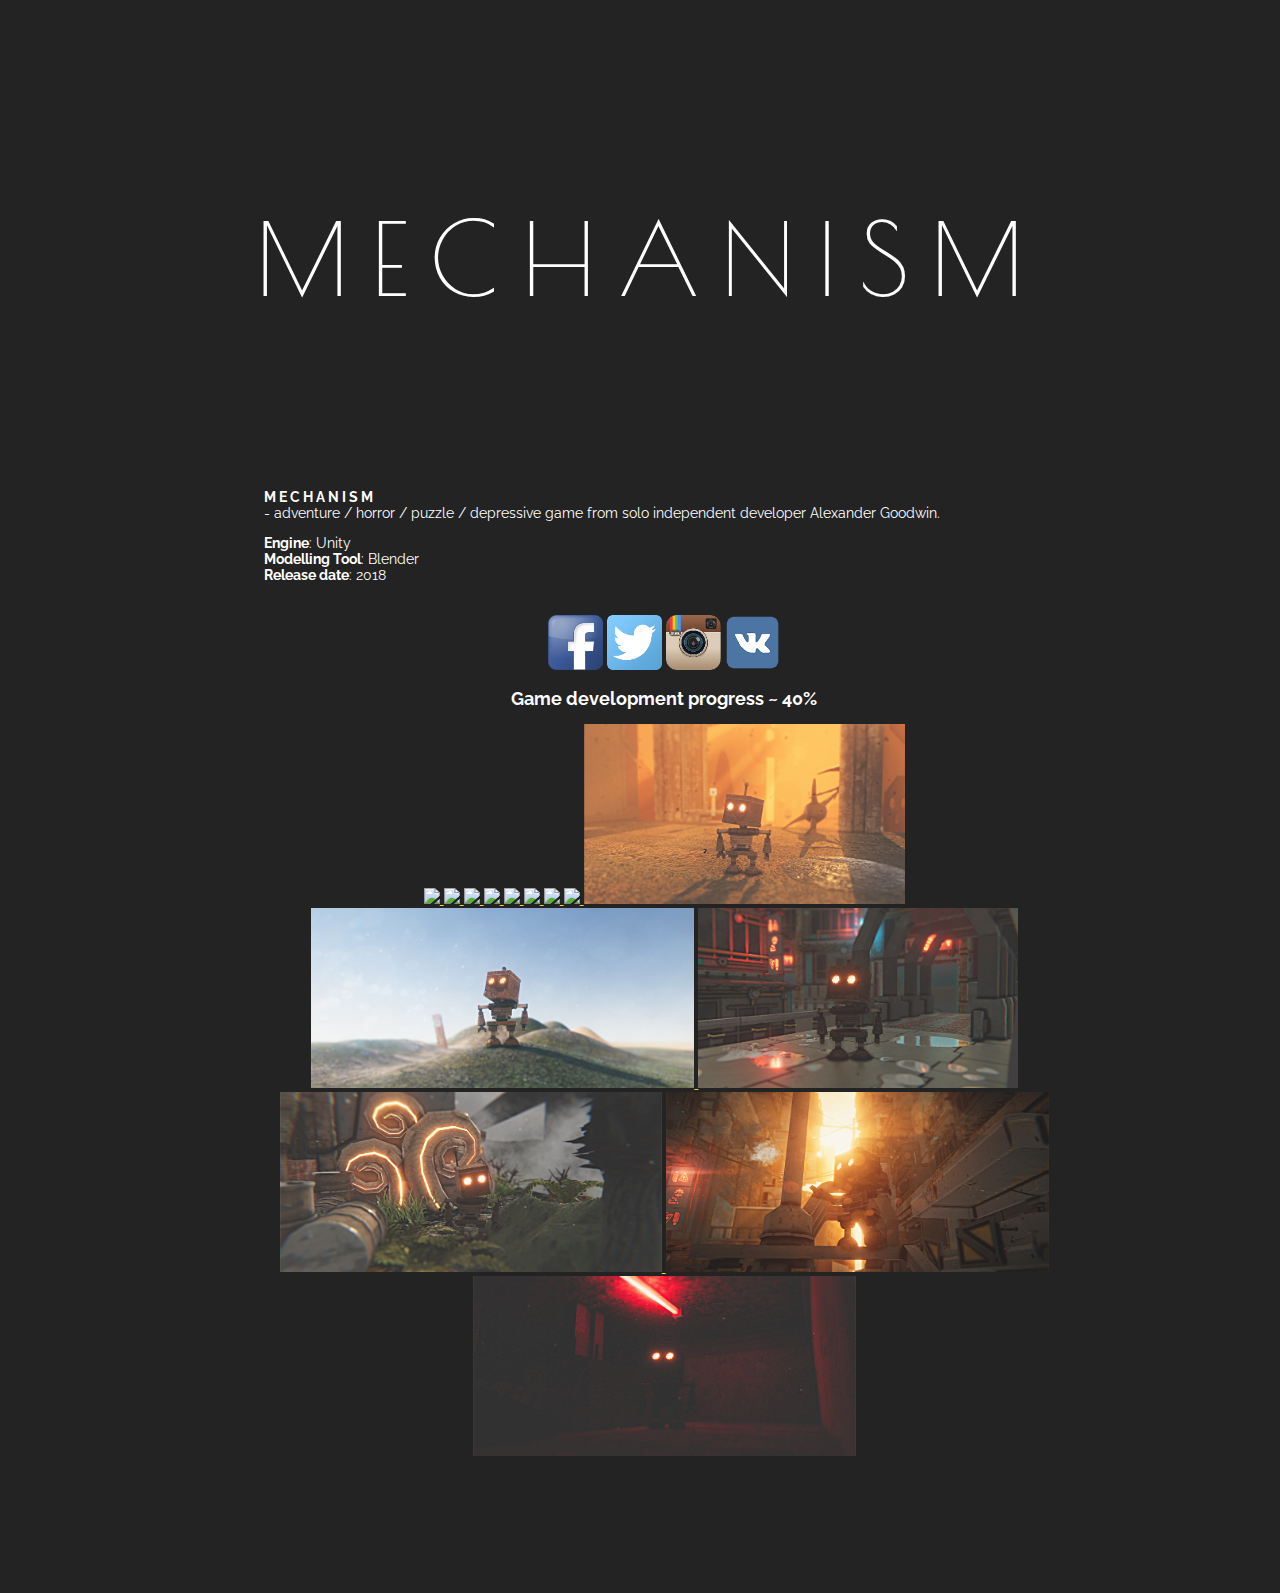
==== index.html @ c3b2692f "ProgressUpdate" ====
<!DOCTYPE html>
<html>
 <head>
  <title>M E C H A N I S M</title>
  <meta charset="utf-8">
  <meta name="language" content="Russian">
  	<link type="text/css" rel="stylesheet" href="styles.css"/>
   <link href="https://fonts.googleapis.com/css?family=Poiret+One|Raleway" rel="stylesheet">
	<link rel="icon" href="gear.ico">

 <style>
 @font-face { font-family: Algo; src: url('9581.otf'); }
 </style>
 </head>

 <body>
  <article>
<div id="Header">
    <p id="title">M E C H A N I S M</p>

</div>
<div id="MainBlock">
  
<p> <b>M E C H A N I S M </b> <br>- adventure / horror / puzzle / depressive game from solo independent developer Alexander Goodwin. 
 <br>
<p><b>Engine</b>:  Unity<br>
   <b>Modelling Tool</b>: Blender<br>
   <b>Release date</b>:  2018 
   
 </p>
 <br>
<!-- <a href="http://www.indiedb.com/games/algotica/downloads">Скачать актуальные демоверсии для разных платформ можно по этой ссылке</a>. -->

<div id="links">
<a  href="https://www.facebook.com/Mechanism.indiegame/"><img class="icons" src="Images/Facebook.png"></a>
  <a  href="https://twitter.com/AlexGoodwin63"><img class="icons" src="Images/Twitter-icon.png"></a>
  <a  href="https://www.instagram.com/alexgoodwin63/"><img class="icons" src="Images/Instagram.png"></a>
   <a  href="https://vk.com/algotica"><img class="icons" src="Images/Vk.png"></a>
</div>
</p>



<h1>Game development progress ~ 40% </h1>


<div style="text-align:center">
<!-- <h1> Первый трейлер игры </h1>
<iframe width="560" height="315" src="https://www.youtube.com/embed/rKLhUeAYtPk" frameborder="0" allowfullscreen></iframe>
</div>-->

<div id="screenshots">
 <a href="Images/Works/1.gif" target="_blank">
<img class="preview" src="Images/Works/1.gif">
</a>
 <a href="Images/Works/2.gif" target="_blank">
<img class="preview" src="Images/Works/2.gif">
</a>
<a href="Images/Works/3.gif" target="_blank">
<img class="preview" src="Images/Works/3.gif">
</a>
<a href="Images/Works/4.gif" target="_blank">
<img class="preview" src="Images/Works/4.gif">
</a>
<a href="Images/Works/5.gif" target="_blank">
<img class="preview" src="Images/Works/5.gif">
</a>
<a href="Images/Works/6.gif" target="_blank">
<img class="preview" src="Images/Works/6.gif">
</a>
<a href="Images/Works/7.gif" target="_blank">
<img class="preview" src="Images/Works/7.gif">
</a>
<a href="Images/Works/8.gif" target="_blank">
<img class="preview" src="Images/Works/8.gif">
</a>

  <a href="Images/Works/1.jpg" target="_blank">
<img class="preview" src="Images/Works/1.jpg">
</a>
<a href="Images/Works/2.jpg" target="_blank">
<img class="preview" src="Images/Works/2.jpg">
</a>
<a href="Images/Works/3.jpg" target="_blank">
<img class="preview" src="Images/Works/3.jpg">
</a>
<a href="Images/Works/4.jpg" target="_blank">
<img class="preview" src="Images/Works/4.jpg">
</a>
<a href="Images/Works/5.jpg" target="_blank">
<img class="preview" src="Images/Works/5.jpg">
</a>
<a href="Images/Works/6.jpg" target="_blank">
<img class="preview" src="Images/Works/6.jpg">
</a>

</div>
<p>
</br>



</br></br>
</br></br>
  </article>
 </body>
 
</html>
---- styles.css ----
body{
	background-attachment: fixed;
	background-size:cover;
background-color: #232323;

margin: 0;
}
#links{
  margin: auto;
  text-align:center;

}
a:link {
    color: #f4ce42;
}
a:visited {
    color: #FF4076;
}
.icons{
margin-top: 0px;
height: 55px;
width: 55px;
}
#title{
  margin-top: 0;
  padding-top: 200px;
  font-size:100px;
  color: white;
  text-align:center;
  font-family: 'Poiret One', cursive;
}
p{
  text-align: justify;
  font-size: 14px;
  color: white;
 font-family: 'Raleway', sans-serif;
}
h1{
  text-align: center;
  font-size: 18px;
  color: white;
font-family: 'Raleway', sans-serif;
}
#Header{
margin-top: 0px;
text-align: center;

background-size:cover;
width:100%;
height: 400px;
}

#MainBlock{
  position: absolute;
  /*background-color: rgba(0, 0, 0, 0.7);*/
  background-color: #232323;
  padding: 25px;
  left: 48%;
  margin-left:-375px;
  margin-top: 50px;
  width: 800px;
}
#screenshots{
  margin-top: 15px;
text-align: center;

}
#LabelImg{
	width:50%;
}
.preview{
 margin: auto;
 height: 180px;
}
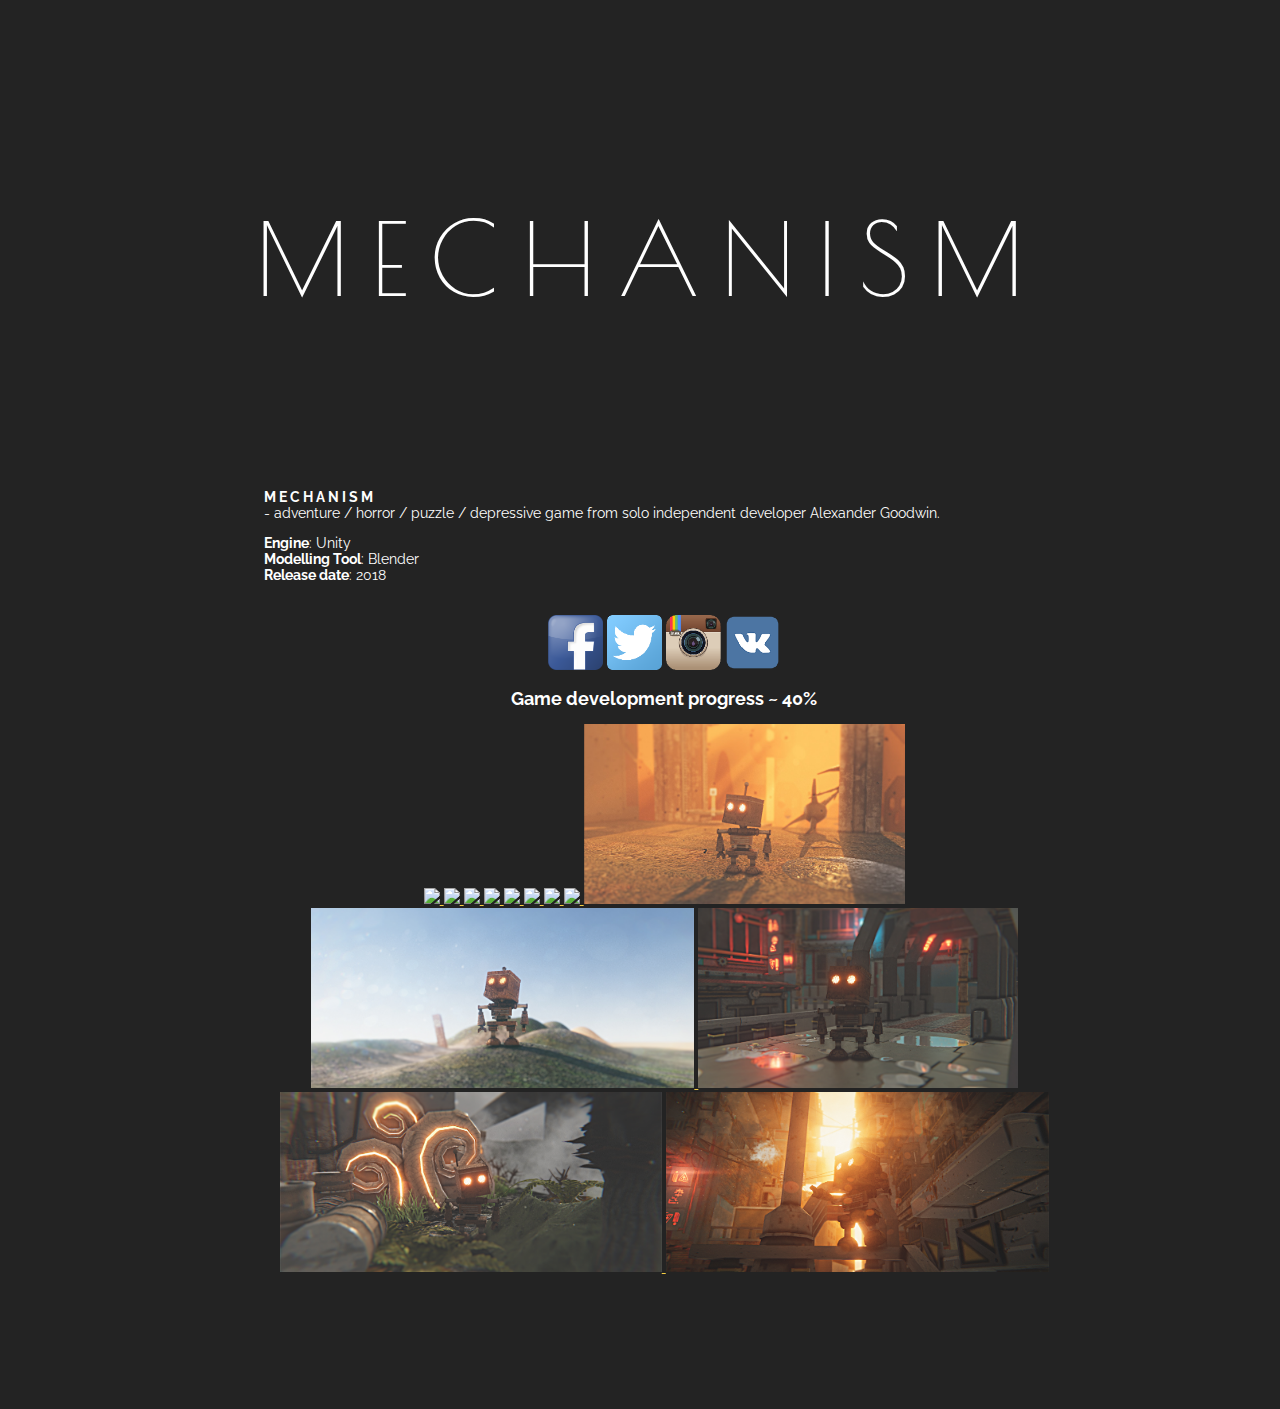
==== commit f540ab20: "Update index.html" ====
--- a/index.html
+++ b/index.html
@@ -90,9 +90,6 @@
 <a href="Images/Works/5.jpg" target="_blank">
 <img class="preview" src="Images/Works/5.jpg">
 </a>
-<a href="Images/Works/6.jpg" target="_blank">
-<img class="preview" src="Images/Works/6.jpg">
-</a>
 
 </div>
 <p>
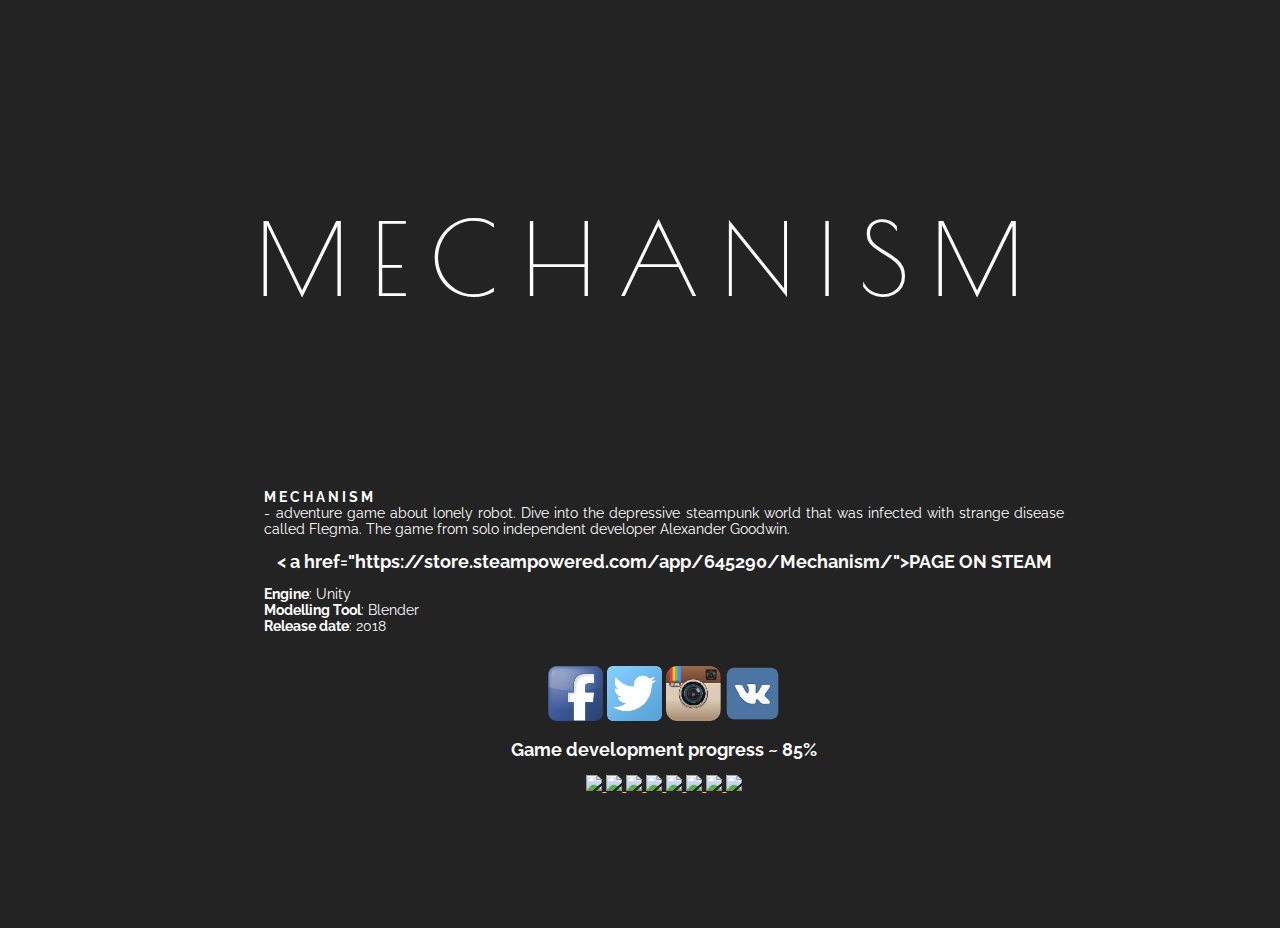
==== commit 7f993f5f: "1" ====
--- a/index.html
+++ b/index.html
@@ -21,8 +21,9 @@
 </div>
 <div id="MainBlock">
   
-<p> <b>M E C H A N I S M </b> <br>- adventure / horror / puzzle / depressive game from solo independent developer Alexander Goodwin. 
+<p> <b>M E C H A N I S M </b> <br>-  adventure game about lonely robot. Dive into the depressive steampunk world that was infected with strange disease called Flegma. The game from solo independent developer Alexander Goodwin. 
  <br>
+<h1> < a href="https://store.steampowered.com/app/645290/Mechanism/">PAGE ON STEAM </a></h1>
 <p><b>Engine</b>:  Unity<br>
    <b>Modelling Tool</b>: Blender<br>
    <b>Release date</b>:  2018 
@@ -32,6 +33,7 @@
 <!-- <a href="http://www.indiedb.com/games/algotica/downloads">Скачать актуальные демоверсии для разных платформ можно по этой ссылке</a>. -->
 
 <div id="links">
+
 <a  href="https://www.facebook.com/Mechanism.indiegame/"><img class="icons" src="Images/Facebook.png"></a>
   <a  href="https://twitter.com/AlexGoodwin63"><img class="icons" src="Images/Twitter-icon.png"></a>
   <a  href="https://www.instagram.com/alexgoodwin63/"><img class="icons" src="Images/Instagram.png"></a>
@@ -41,11 +43,11 @@
 
 
 
-<h1>Game development progress ~ 40% </h1>
+<h1>Game development progress ~ 85% </h1>
 
 
 <div style="text-align:center">
-<!-- <h1> Первый трейлер игры </h1>
+<!-- <h1> Second game teaser </h1>
 <iframe width="560" height="315" src="https://www.youtube.com/embed/rKLhUeAYtPk" frameborder="0" allowfullscreen></iframe>
 </div>-->
 
@@ -75,7 +77,7 @@
 <img class="preview" src="Images/Works/8.gif">
 </a>
 
-  <a href="Images/Works/1.jpg" target="_blank">
+<!--   <a href="Images/Works/1.jpg" target="_blank">
 <img class="preview" src="Images/Works/1.jpg">
 </a>
 <a href="Images/Works/2.jpg" target="_blank">
@@ -89,9 +91,9 @@
 </a>
 <a href="Images/Works/5.jpg" target="_blank">
 <img class="preview" src="Images/Works/5.jpg">
-</a>
+</a> 
 
-</div>
+</div> -->
 <p>
 </br>
 
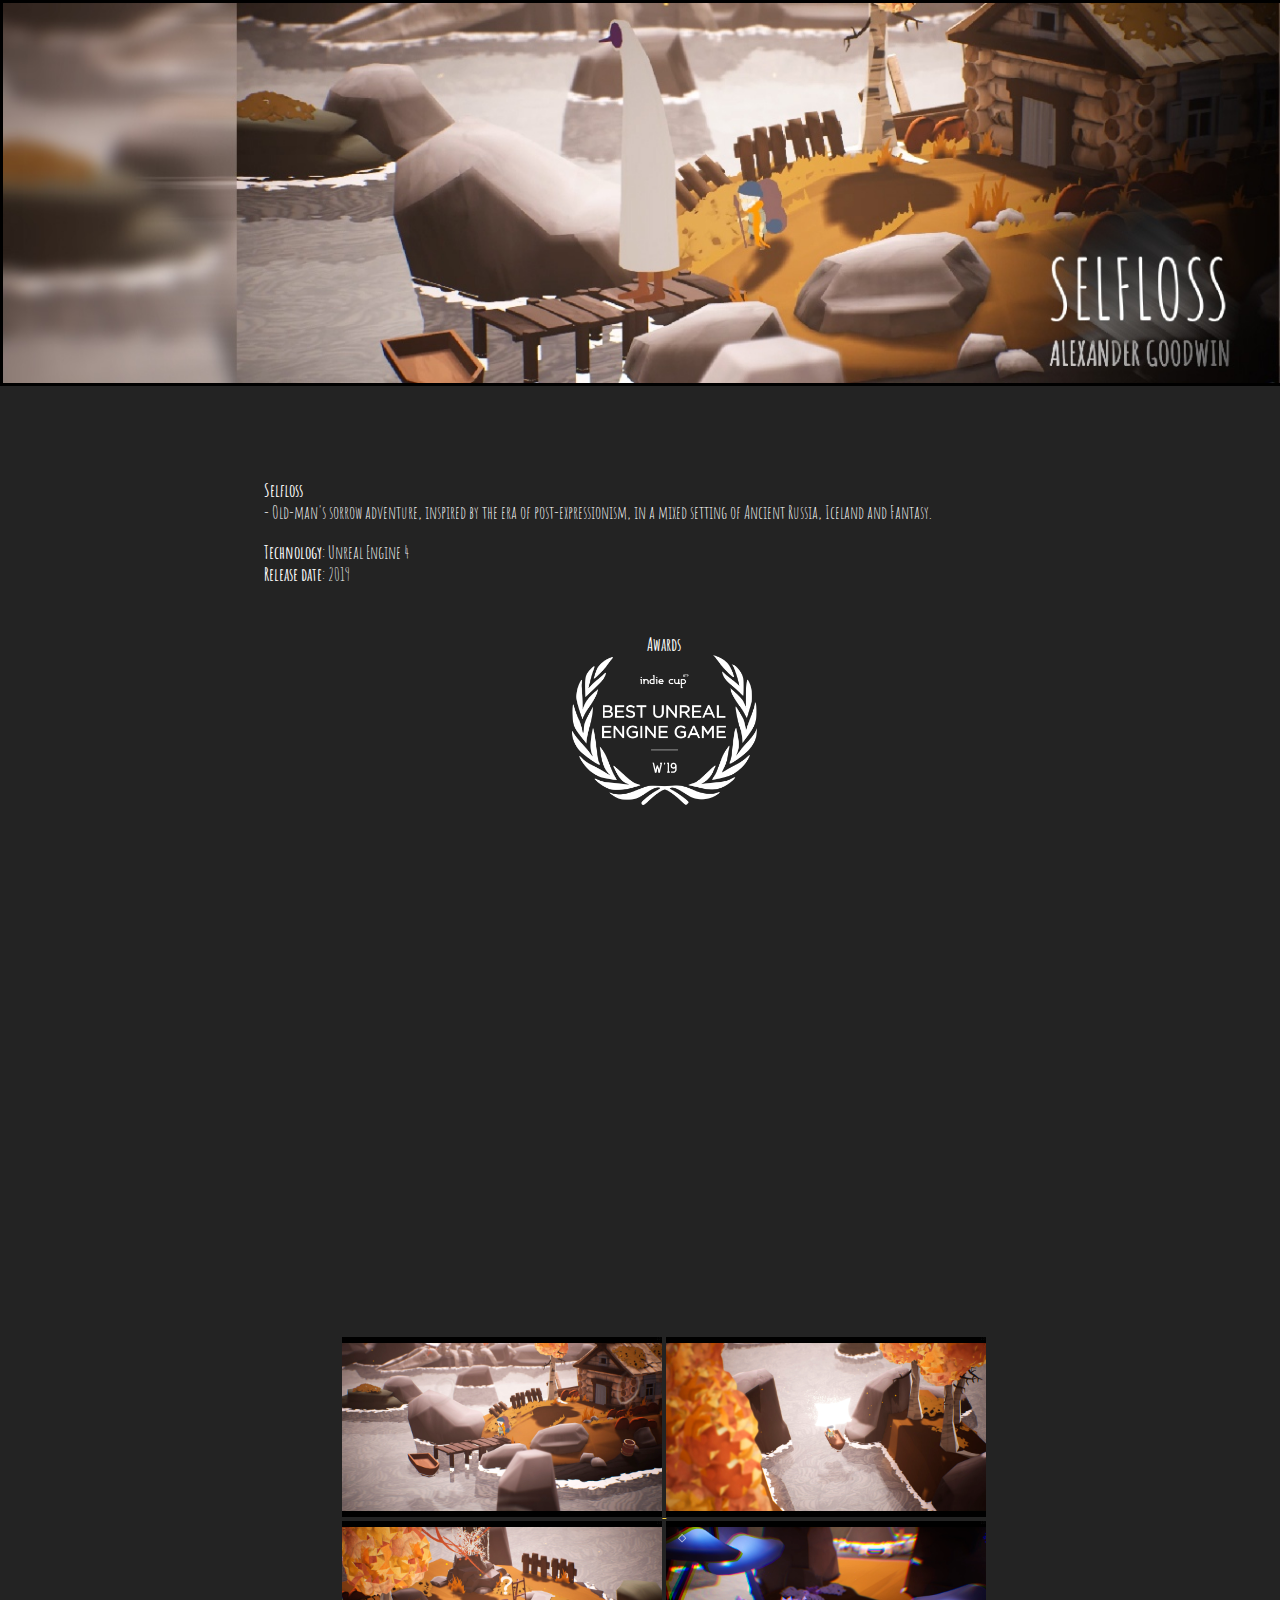
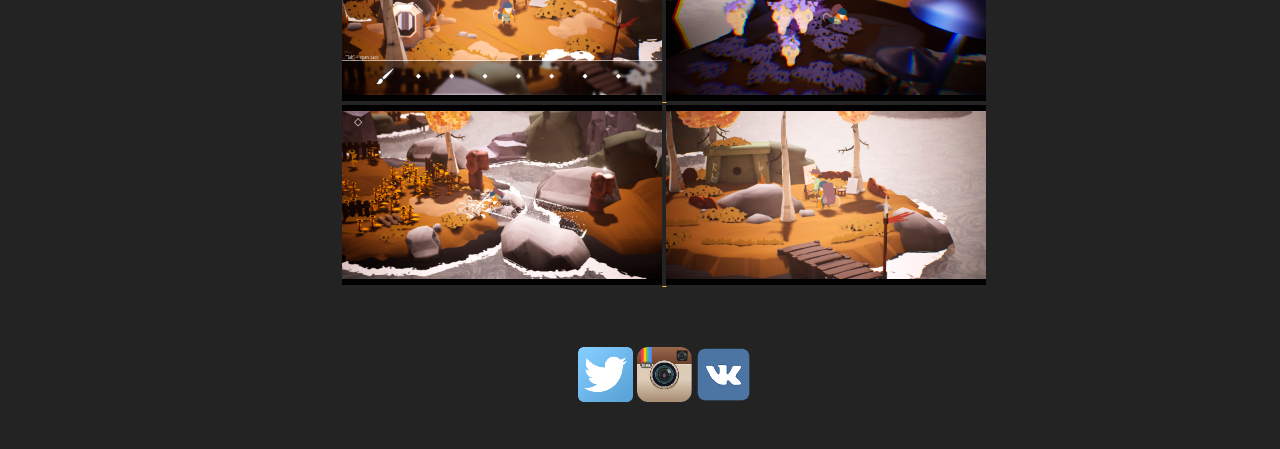
==== commit 197b2c4f: "s" ====
--- a/index.html
+++ b/index.html
@@ -1,11 +1,11 @@
 <!DOCTYPE html>
 <html>
  <head>
-  <title>M E C H A N I S M</title>
+  <title>Selfloss</title>
   <meta charset="utf-8">
   <meta name="language" content="Russian">
   	<link type="text/css" rel="stylesheet" href="styles.css"/>
-   <link href="https://fonts.googleapis.com/css?family=Poiret+One|Raleway" rel="stylesheet">
+  <link href="https://fonts.googleapis.com/css?family=Amatic+SC" rel="stylesheet">
 	<link rel="icon" href="gear.ico">
 
  <style>
@@ -16,34 +16,30 @@
  <body>
   <article>
 <div id="Header">
-    <p id="title">M E C H A N I S M</p>
+    <!--<p id="title">Selfloss</p>-->
 
 </div>
 <div id="MainBlock">
   
-<p> <b>M E C H A N I S M </b> <br>-  adventure game about lonely robot. Dive into the depressive steampunk world that was infected with strange disease called Flegma. The game from solo independent developer Alexander Goodwin. 
+<p> <b>Selfloss </b> <br> - Old-man's sorrow adventure, inspired by the era of post-expressionism, in a mixed setting of Ancient Russia, Iceland and Fantasy.
  <br>
-<h1> < a href="https://store.steampowered.com/app/645290/Mechanism/">PAGE ON STEAM </a></h1>
-<p><b>Engine</b>:  Unity<br>
-   <b>Modelling Tool</b>: Blender<br>
-   <b>Release date</b>:  2018 
+<!-- <a href="https://store.steampowered.com/app/645290/Mechanism/">PAGE ON STEAM </a>-->
+<p><b>Technology</b>:  Unreal Engine 4<br>
+   <b>Release date</b>:  2019
    
  </p>
  <br>
 <!-- <a href="http://www.indiedb.com/games/algotica/downloads">Скачать актуальные демоверсии для разных платформ можно по этой ссылке</a>. -->
 
-<div id="links">
 
-<a  href="https://www.facebook.com/Mechanism.indiegame/"><img class="icons" src="Images/Facebook.png"></a>
-  <a  href="https://twitter.com/AlexGoodwin63"><img class="icons" src="Images/Twitter-icon.png"></a>
-  <a  href="https://www.instagram.com/alexgoodwin63/"><img class="icons" src="Images/Instagram.png"></a>
-   <a  href="https://vk.com/algotica"><img class="icons" src="Images/Vk.png"></a>
-</div>
-</p>
+<h1>
+Awards </br>
+<img height="150px" src="Images/Best Unreal Engine Game.png">
+</h1>
 
-
-
-<h1>Game development progress ~ 85% </h1>
+<h1></br>
+<iframe width="720" height="475" src="https://www.youtube.com/embed/vNpumrwF-wA" frameborder="0" allow="accelerometer; autoplay; encrypted-media; gyroscope; picture-in-picture" allowfullscreen></iframe>
+</h1>
 
 
 <div style="text-align:center">
@@ -52,7 +48,7 @@
 </div>-->
 
 <div id="screenshots">
- <a href="Images/Works/1.gif" target="_blank">
+ <!--<a href="Images/Works/1.gif" target="_blank">
 <img class="preview" src="Images/Works/1.gif">
 </a>
  <a href="Images/Works/2.gif" target="_blank">
@@ -76,8 +72,8 @@
 <a href="Images/Works/8.gif" target="_blank">
 <img class="preview" src="Images/Works/8.gif">
 </a>
-
-<!--   <a href="Images/Works/1.jpg" target="_blank">
+-->
+  <a href="Images/Works/1.jpg" target="_blank">
 <img class="preview" src="Images/Works/1.jpg">
 </a>
 <a href="Images/Works/2.jpg" target="_blank">
@@ -92,15 +88,23 @@
 <a href="Images/Works/5.jpg" target="_blank">
 <img class="preview" src="Images/Works/5.jpg">
 </a> 
-
-</div> -->
+<a href="Images/Works/6.jpg" target="_blank">
+<img class="preview" src="Images/Works/6.jpg">
+</a> 
+</div>
 <p>
 </br>
 
+<div id="links">
+
+<!--<a  href="https://www.facebook.com/Mechanism.indiegame/"><img class="icons" src="Images/Facebook.png"></a>-->
+  <a  href="https://twitter.com/AlexGoodwin63"><img class="icons" src="Images/Twitter-icon.png"></a>
+  <a  href="https://www.instagram.com/alexgoodwin63/"><img class="icons" src="Images/Instagram.png"></a>
+   <a  href="https://vk.com/alexgoodwinart"><img class="icons" src="Images/Vk.png"></a>
+</div>
+</p>
 
 
-</br></br>
-</br></br>
   </article>
  </body>
  
--- a/styles.css
+++ b/styles.css
@@ -27,30 +27,32 @@
   font-size:100px;
   color: white;
   text-align:center;
-  font-family: 'Poiret One', cursive;
+  font-family: 'Amatic SC', cursive;
 }
 p{
   text-align: justify;
-  font-size: 14px;
+  font-size: 18px;
   color: white;
- font-family: 'Raleway', sans-serif;
+ font-family: 'Amatic SC', cursive;
 }
 h1{
   text-align: center;
   font-size: 18px;
   color: white;
-font-family: 'Raleway', sans-serif;
+font-family: 'Amatic SC', cursive;
 }
 #Header{
 margin-top: 0px;
-text-align: center;
-
+text-align:justify;
+ border: 3px solid black;
+background-image:url(Images/TopBackground.jpg);
 background-size:cover;
 width:100%;
-height: 400px;
+height: 380px;
 }
 
 #MainBlock{
+	
   position: absolute;
   /*background-color: rgba(0, 0, 0, 0.7);*/
   background-color: #232323;
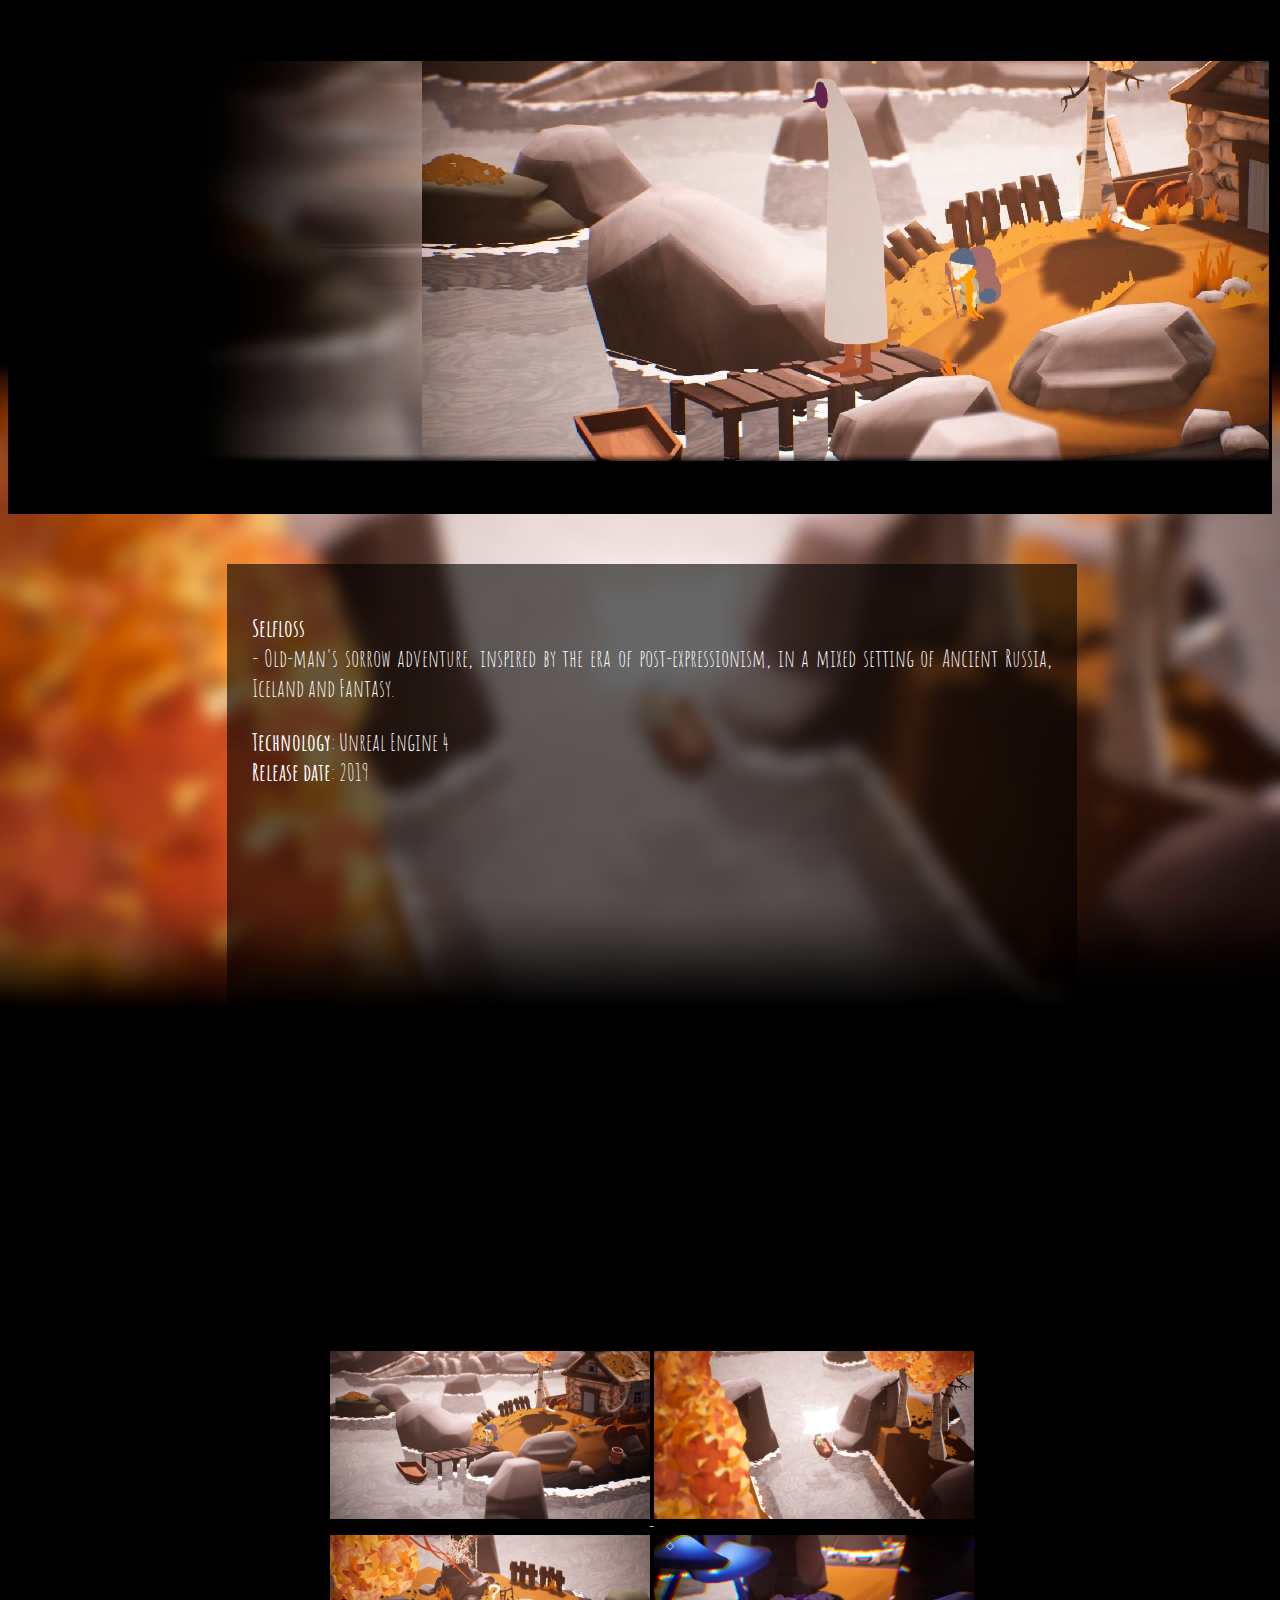
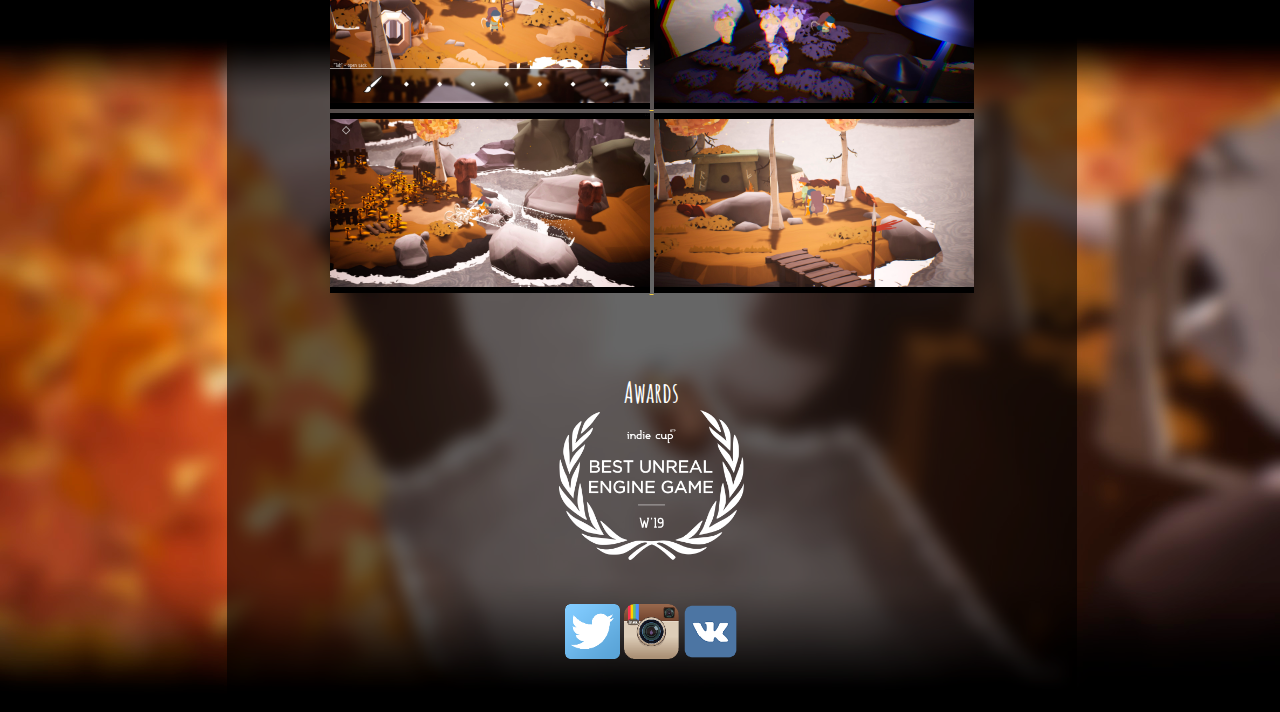
==== commit da6214c1: "New" ====
--- a/index.html
+++ b/index.html
@@ -15,12 +15,14 @@
 
  <body>
   <article>
+  <div class="HeaderContainer">
 <div id="Header">
     <!--<p id="title">Selfloss</p>-->
 
 </div>
+</div>
 <div id="MainBlock">
-  
+ 
 <p> <b>Selfloss </b> <br> - Old-man's sorrow adventure, inspired by the era of post-expressionism, in a mixed setting of Ancient Russia, Iceland and Fantasy.
  <br>
 <!-- <a href="https://store.steampowered.com/app/645290/Mechanism/">PAGE ON STEAM </a>-->
@@ -28,16 +30,13 @@
    <b>Release date</b>:  2019
    
  </p>
- <br>
+
 <!-- <a href="http://www.indiedb.com/games/algotica/downloads">Скачать актуальные демоверсии для разных платформ можно по этой ссылке</a>. -->
 
 
+
+
 <h1>
-Awards </br>
-<img height="150px" src="Images/Best Unreal Engine Game.png">
-</h1>
-
-<h1></br>
 <iframe width="720" height="475" src="https://www.youtube.com/embed/vNpumrwF-wA" frameborder="0" allow="accelerometer; autoplay; encrypted-media; gyroscope; picture-in-picture" allowfullscreen></iframe>
 </h1>
 
@@ -46,7 +45,7 @@
 <!-- <h1> Second game teaser </h1>
 <iframe width="560" height="315" src="https://www.youtube.com/embed/rKLhUeAYtPk" frameborder="0" allowfullscreen></iframe>
 </div>-->
-
+</br>
 <div id="screenshots">
  <!--<a href="Images/Works/1.gif" target="_blank">
 <img class="preview" src="Images/Works/1.gif">
@@ -93,8 +92,14 @@
 </a> 
 </div>
 <p>
+
 </br>
+<h1>
 
+Awards </br>
+<img height="150px" src="Images/Best Unreal Engine Game.png">
+</h1>
+</br>
 <div id="links">
 
 <!--<a  href="https://www.facebook.com/Mechanism.indiegame/"><img class="icons" src="Images/Facebook.png"></a>-->
@@ -103,9 +108,11 @@
    <a  href="https://vk.com/alexgoodwinart"><img class="icons" src="Images/Vk.png"></a>
 </div>
 </p>
+</div>
+ 
+  </article>
 
 
-  </article>
  </body>
  
 </html>
--- a/styles.css
+++ b/styles.css
@@ -1,9 +1,8 @@
-body{
-	background-attachment: fixed;
-	background-size:cover;
+body{	
+background-size:cover;
 background-color: #232323;
+background-image: url(Images/BigBack.jpg);
 
-margin: 0;
 }
 #links{
   margin: auto;
@@ -31,33 +30,45 @@
 }
 p{
   text-align: justify;
-  font-size: 18px;
+  font-size: 24px;
   color: white;
  font-family: 'Amatic SC', cursive;
 }
 h1{
   text-align: center;
-  font-size: 18px;
+  font-size: 28px;
   color: white;
 font-family: 'Amatic SC', cursive;
 }
+.HeaderContainer{
+
+	 height: 100%;
+  display: flex;
+  align-items: center;
+  justify-content: center;
+}
 #Header{
-margin-top: 0px;
-text-align:justify;
+
+
  border: 3px solid black;
-background-image:url(Images/TopBackground.jpg);
-background-size:cover;
-width:100%;
-height: 380px;
+background-image:url(Images/TopBackground2.jpg);
+
+ width:1920px;
+height:500px;
+
+
+
+
 }
 
 #MainBlock{
 	
   position: absolute;
   /*background-color: rgba(0, 0, 0, 0.7);*/
-  background-color: #232323;
+ 
+   background-color: rgba(0, 0, 0, 0.6);
   padding: 25px;
-  left: 48%;
+  left: 47%;
   margin-left:-375px;
   margin-top: 50px;
   width: 800px;
@@ -73,4 +84,4 @@
 .preview{
  margin: auto;
  height: 180px;
-}
+}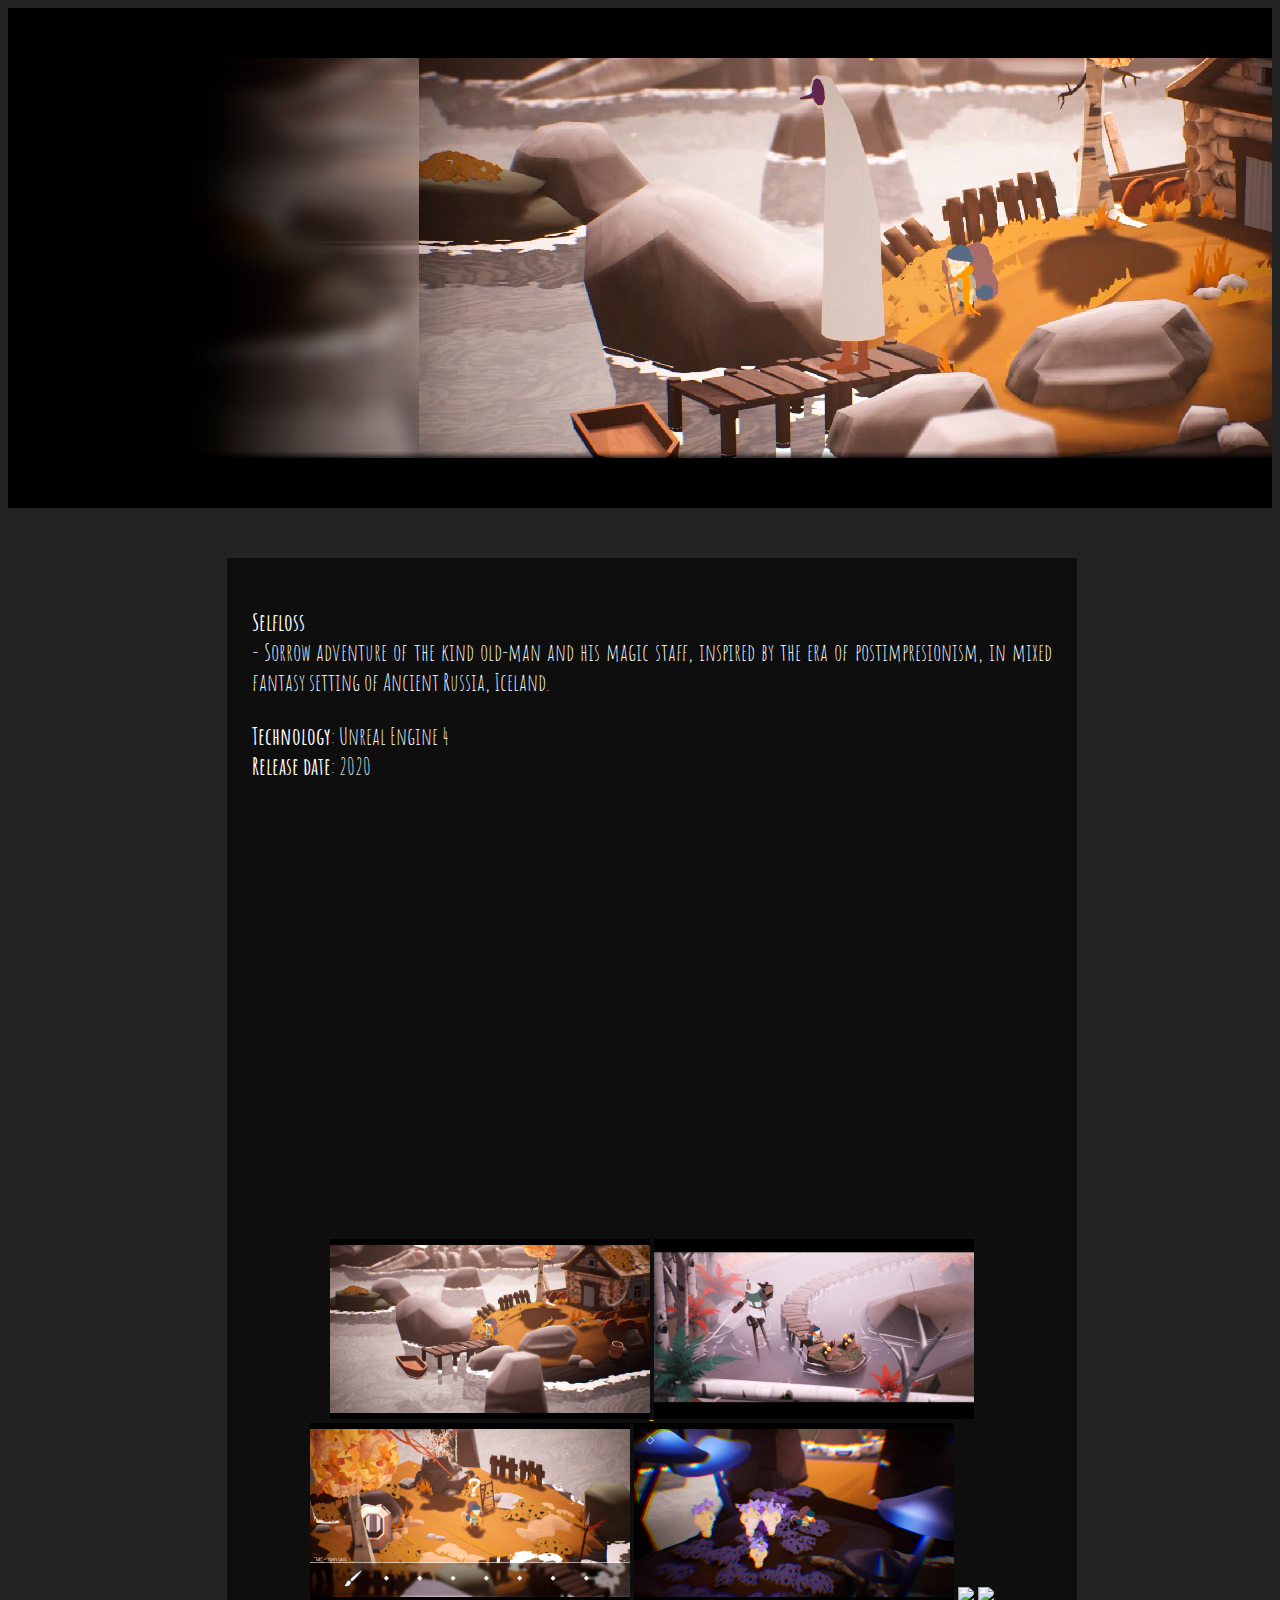
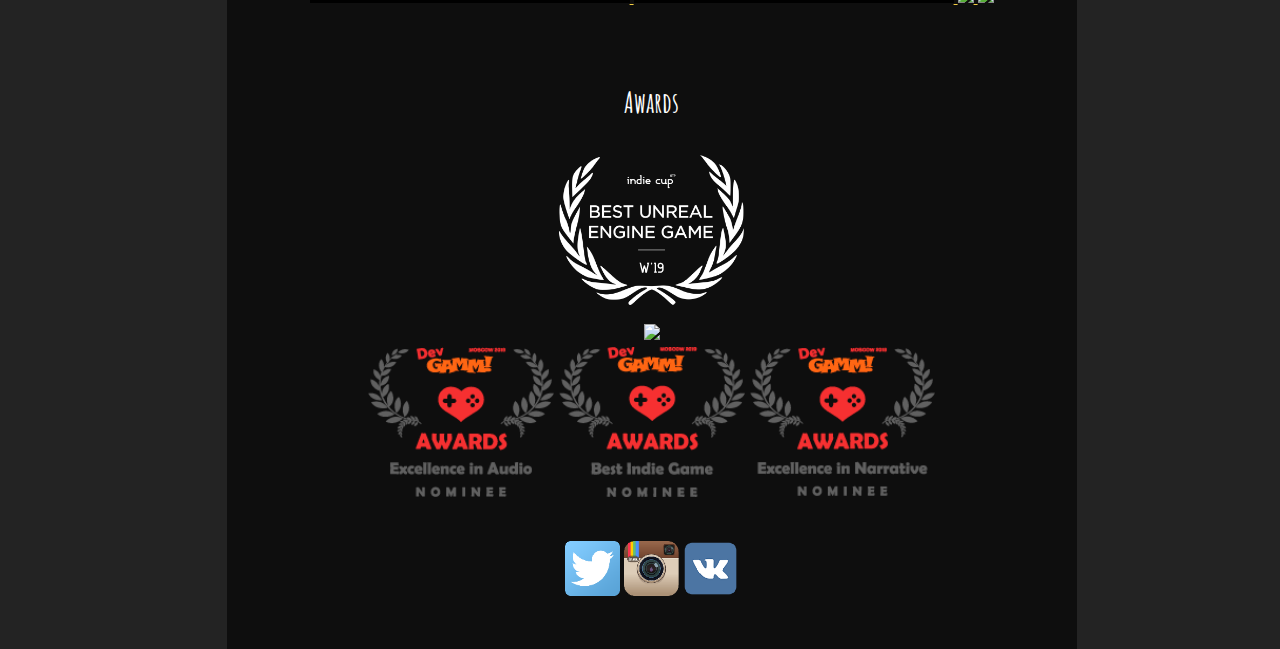
==== commit 98c6249e: "NewCommit" ====
--- a/index.html
+++ b/index.html
@@ -23,11 +23,11 @@
 </div>
 <div id="MainBlock">
  
-<p> <b>Selfloss </b> <br> - Old-man's sorrow adventure, inspired by the era of post-expressionism, in a mixed setting of Ancient Russia, Iceland and Fantasy.
+<p> <b>Selfloss </b> <br> - Sorrow adventure of the kind old-man and his magic staff, inspired by the era of postimpresionism, in mixed fantasy setting of Ancient Russia, Iceland.
  <br>
 <!-- <a href="https://store.steampowered.com/app/645290/Mechanism/">PAGE ON STEAM </a>-->
 <p><b>Technology</b>:  Unreal Engine 4<br>
-   <b>Release date</b>:  2019
+   <b>Release date</b>:  2020
    
  </p>
 
@@ -37,7 +37,7 @@
 
 
 <h1>
-<iframe width="720" height="475" src="https://www.youtube.com/embed/vNpumrwF-wA" frameborder="0" allow="accelerometer; autoplay; encrypted-media; gyroscope; picture-in-picture" allowfullscreen></iframe>
+<iframe width="620" height="375" src="https://www.youtube.com/embed/i5CFsJOA5Fw" frameborder="0" allow="accelerometer; autoplay; encrypted-media; gyroscope; picture-in-picture" allowfullscreen></iframe>
 </h1>
 
 
@@ -84,11 +84,11 @@
 <a href="Images/Works/4.jpg" target="_blank">
 <img class="preview" src="Images/Works/4.jpg">
 </a>
-<a href="Images/Works/5.jpg" target="_blank">
-<img class="preview" src="Images/Works/5.jpg">
+<a href="Images/Works/Gif1.gif" target="_blank">
+<img class="preview" src="Images/Works/Gif1.gif">
 </a> 
-<a href="Images/Works/6.jpg" target="_blank">
-<img class="preview" src="Images/Works/6.jpg">
+<a href="Images/Works/Gif2.gif" target="_blank">
+<img class="preview" src="Images/Works/Gif2.gif">
 </a> 
 </div>
 <p>
@@ -96,15 +96,23 @@
 </br>
 <h1>
 
-Awards </br>
+Awards </br></br>
 <img height="150px" src="Images/Best Unreal Engine Game.png">
+</br>
+<img height="150px" src="Images/IndieMania.png">
+</br>
+<img height="150px" src="Images/DevAudio.png">
+
+<img height="150px" src="Images/DevIndie.png">
+
+<img height="150px" src="Images/DevNar.png">
 </h1>
 </br>
 <div id="links">
 
 <!--<a  href="https://www.facebook.com/Mechanism.indiegame/"><img class="icons" src="Images/Facebook.png"></a>-->
   <a  href="https://twitter.com/AlexGoodwin63"><img class="icons" src="Images/Twitter-icon.png"></a>
-  <a  href="https://www.instagram.com/alexgoodwin63/"><img class="icons" src="Images/Instagram.png"></a>
+  <a  href="https://www.instagram.com/alex_goodwin_dev/"><img class="icons" src="Images/Instagram.png"></a>
    <a  href="https://vk.com/alexgoodwinart"><img class="icons" src="Images/Vk.png"></a>
 </div>
 </p>
--- a/styles.css
+++ b/styles.css
@@ -1,8 +1,6 @@
 body{	
-background-size:cover;
+
 background-color: #232323;
-background-image: url(Images/BigBack.jpg);
-
 }
 #links{
   margin: auto;
@@ -50,7 +48,7 @@
 #Header{
 
 
- border: 3px solid black;
+
 background-image:url(Images/TopBackground2.jpg);
 
  width:1920px;
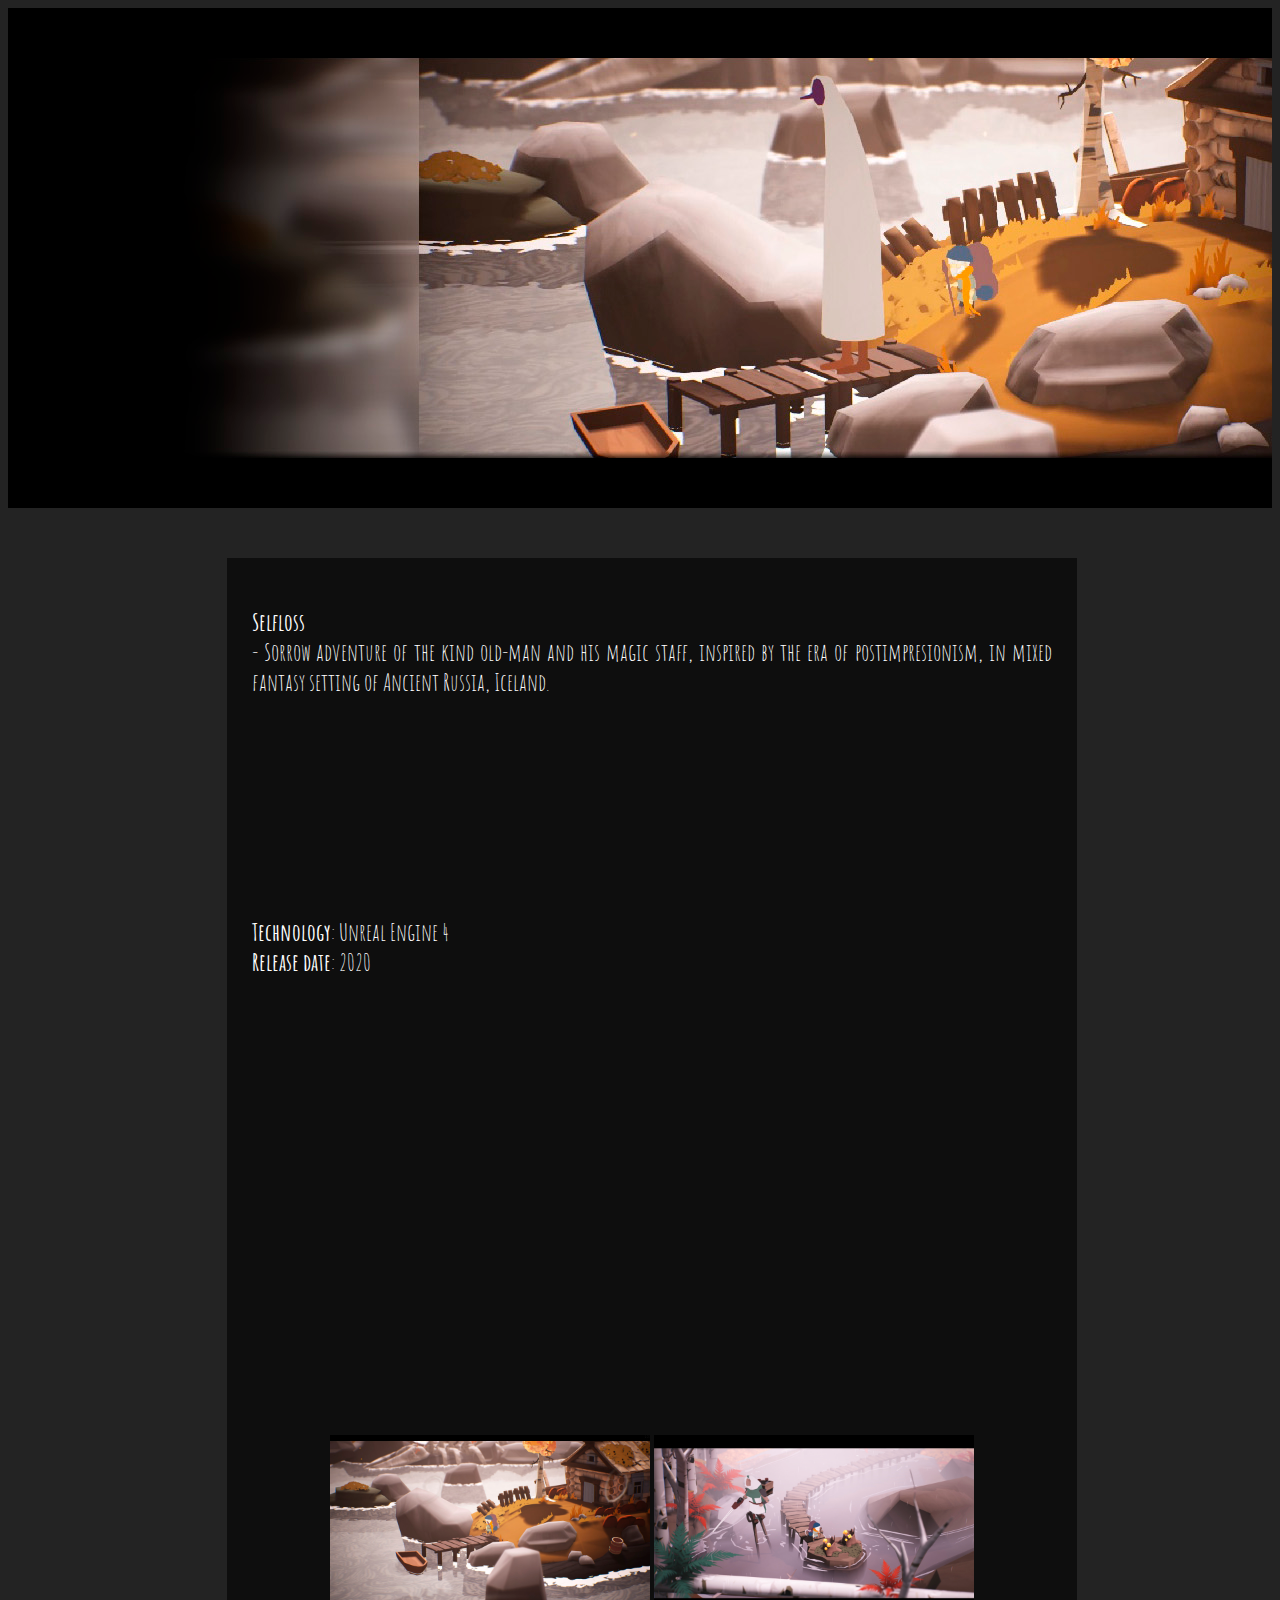
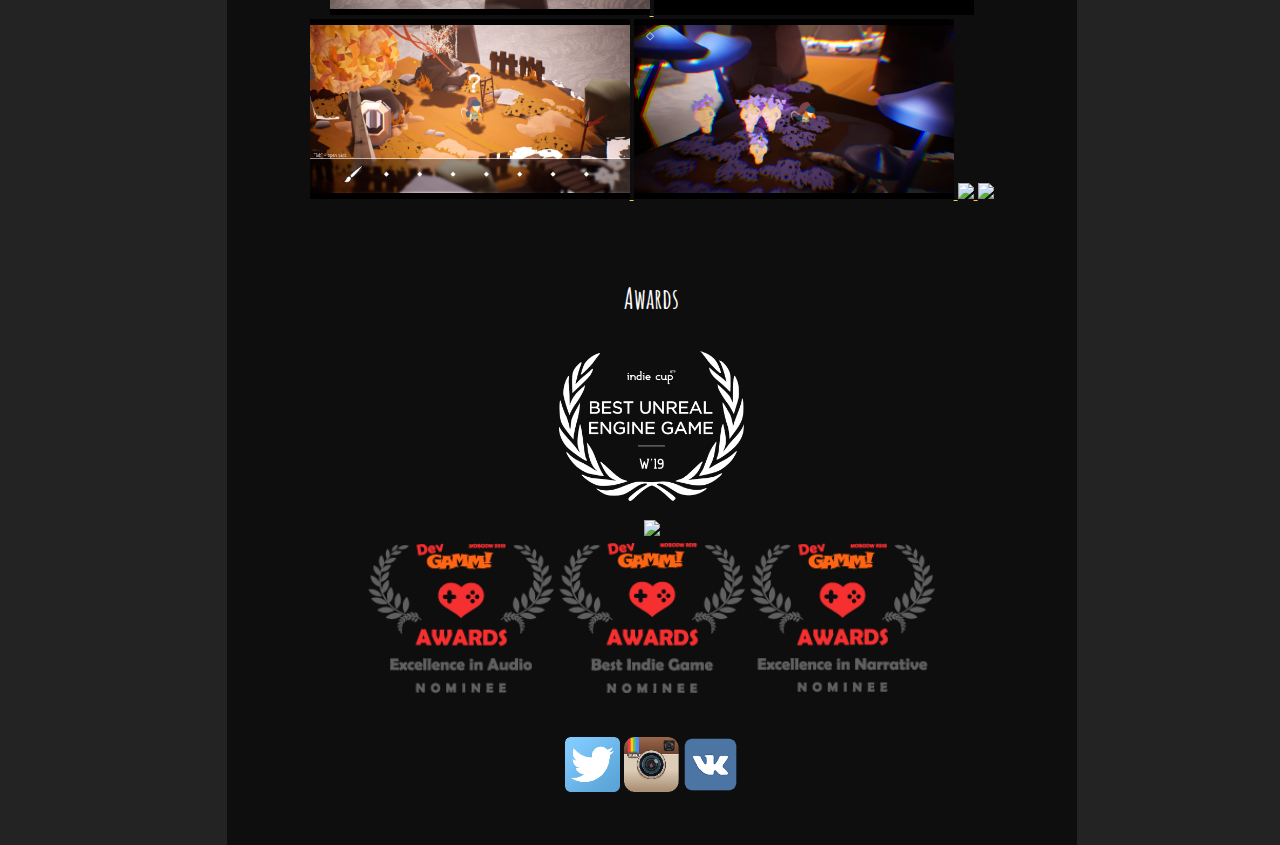
==== commit 57933b75: "Update index.html" ====
--- a/index.html
+++ b/index.html
@@ -25,7 +25,7 @@
  
 <p> <b>Selfloss </b> <br> - Sorrow adventure of the kind old-man and his magic staff, inspired by the era of postimpresionism, in mixed fantasy setting of Ancient Russia, Iceland.
  <br>
-<!-- <a href="https://store.steampowered.com/app/645290/Mechanism/">PAGE ON STEAM </a>-->
+<iframe src="https://store.steampowered.com/widget/1086620/" frameborder="0" width="646" height="190"></iframe>
 <p><b>Technology</b>:  Unreal Engine 4<br>
    <b>Release date</b>:  2020
    
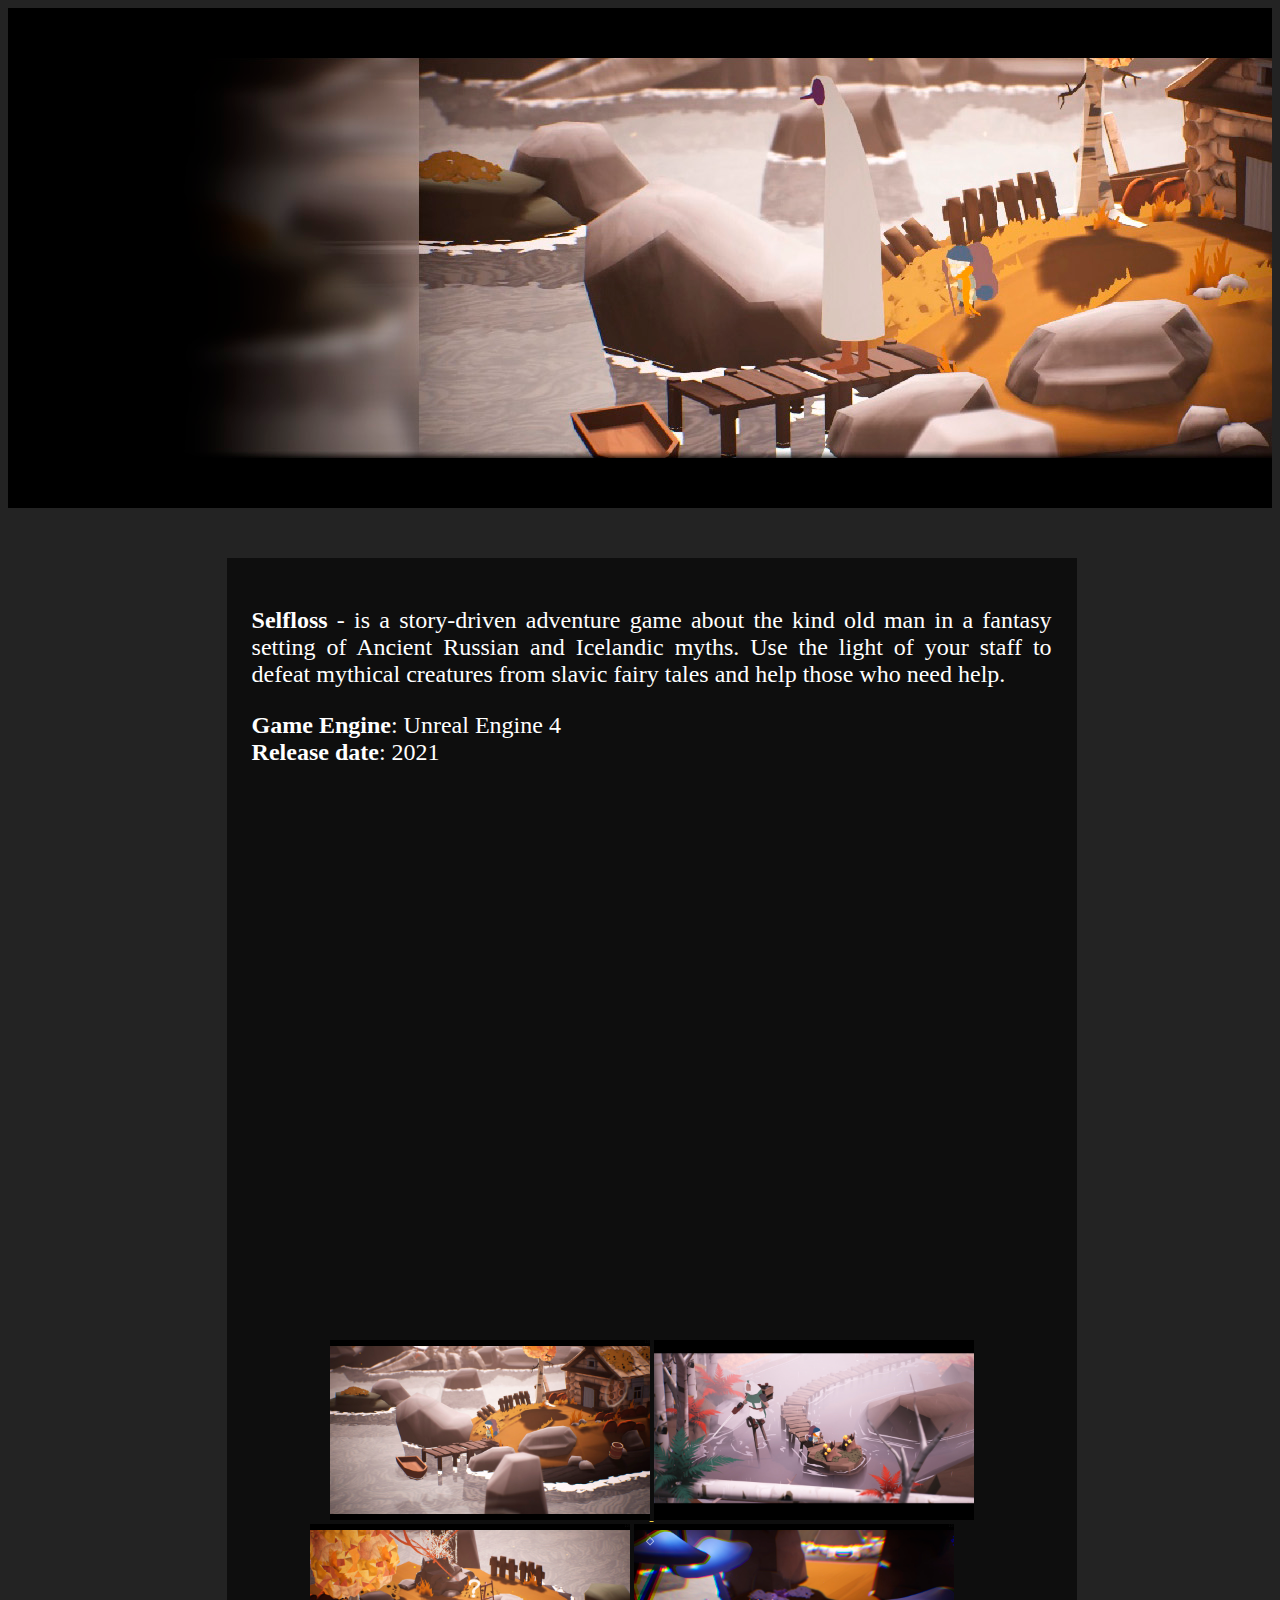
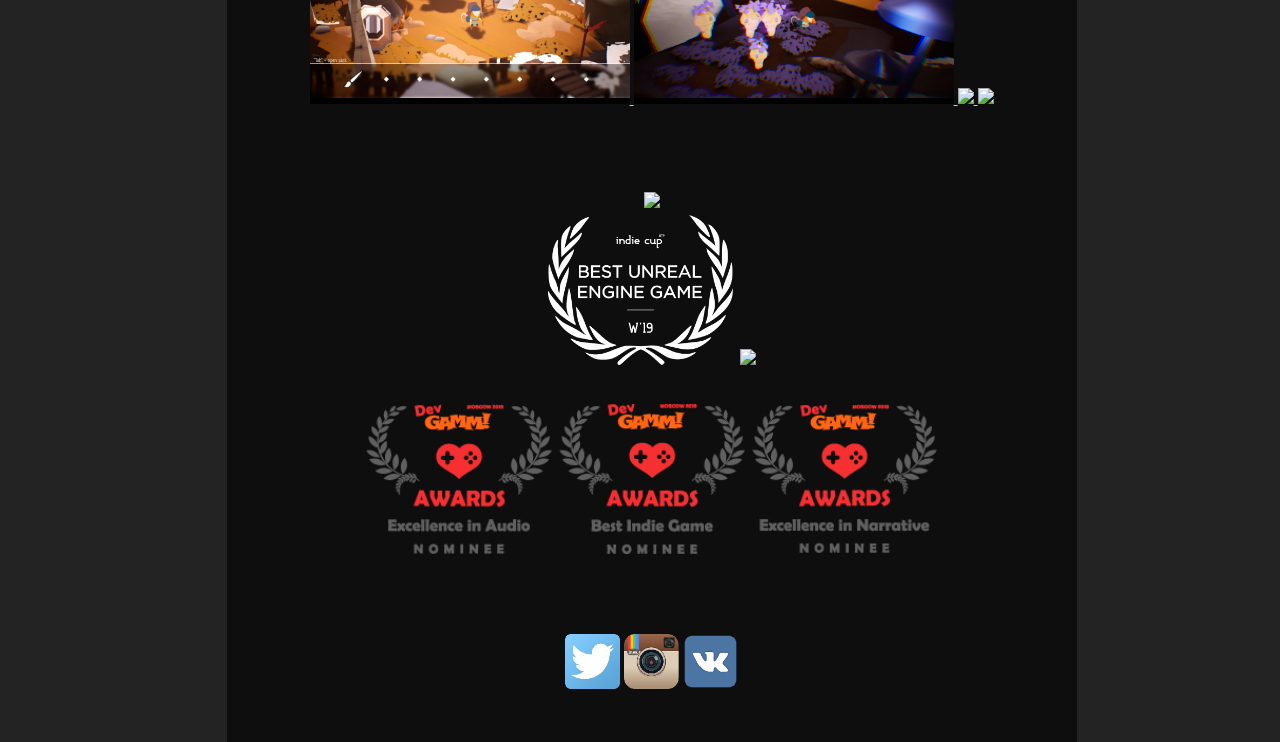
==== commit 951d3684: "Update index.html" ====
--- a/index.html
+++ b/index.html
@@ -5,12 +5,12 @@
   <meta charset="utf-8">
   <meta name="language" content="Russian">
   	<link type="text/css" rel="stylesheet" href="styles.css"/>
-  <link href="https://fonts.googleapis.com/css?family=Amatic+SC" rel="stylesheet">
+<link href="https://fonts.googleapis.com/css2?family=Open+Sans:wght@300&display=swap" rel="stylesheet">
 	<link rel="icon" href="gear.ico">
 
- <style>
- @font-face { font-family: Algo; src: url('9581.otf'); }
- </style>
+<style>
+@import url('https://fonts.googleapis.com/css2?family=Open+Sans:wght@300&display=swap');
+</style>
  </head>
 
  <body>
@@ -23,11 +23,11 @@
 </div>
 <div id="MainBlock">
  
-<p> <b>Selfloss </b> <br> - Sorrow adventure of the kind old-man and his magic staff, inspired by the era of postimpresionism, in mixed fantasy setting of Ancient Russia, Iceland.
+<p> <b>Selfloss </b> - is a story-driven adventure game about the kind old man in a fantasy setting of Ancient Russian and Icelandic myths. Use the light of your staff to defeat mythical creatures from slavic fairy tales and help those who need help.
  <br>
-<iframe src="https://store.steampowered.com/widget/1086620/" frameborder="0" width="646" height="190"></iframe>
-<p><b>Technology</b>:  Unreal Engine 4<br>
-   <b>Release date</b>:  2020
+
+<p><b>Game Engine</b>:  Unreal Engine 4<br>
+   <b>Release date</b>:  2021
    
  </p>
 
@@ -37,11 +37,12 @@
 
 
 <h1>
-<iframe width="620" height="375" src="https://www.youtube.com/embed/i5CFsJOA5Fw" frameborder="0" allow="accelerometer; autoplay; encrypted-media; gyroscope; picture-in-picture" allowfullscreen></iframe>
+<iframe width="560" height="315" src="https://www.youtube.com/embed/ilbO_PYJFx4" frameborder="0" allow="accelerometer; autoplay; clipboard-write; encrypted-media; gyroscope; picture-in-picture" allowfullscreen></iframe>
 </h1>
 
 
 <div style="text-align:center">
+<iframe src="https://store.steampowered.com/widget/1086620/" frameborder="0" width="646" height="190"></iframe>
 <!-- <h1> Second game teaser </h1>
 <iframe width="560" height="315" src="https://www.youtube.com/embed/rKLhUeAYtPk" frameborder="0" allowfullscreen></iframe>
 </div>-->
@@ -96,10 +97,12 @@
 </br>
 <h1>
 
-Awards </br></br>
+
+<img height="250px" src="Images/EpicMG.png">
+</br>
 <img height="150px" src="Images/Best Unreal Engine Game.png">
+<img height="150px" src="Images/IndieMania.png">
 </br>
-<img height="150px" src="Images/IndieMania.png">
 </br>
 <img height="150px" src="Images/DevAudio.png">
 
@@ -109,9 +112,9 @@
 </h1>
 </br>
 <div id="links">
-
+</br></br>
 <!--<a  href="https://www.facebook.com/Mechanism.indiegame/"><img class="icons" src="Images/Facebook.png"></a>-->
-  <a  href="https://twitter.com/AlexGoodwin63"><img class="icons" src="Images/Twitter-icon.png"></a>
+  <a  href="https://twitter.com/AlexGoodwinDev"><img class="icons" src="Images/Twitter-icon.png"></a>
   <a  href="https://www.instagram.com/alex_goodwin_dev/"><img class="icons" src="Images/Instagram.png"></a>
    <a  href="https://vk.com/alexgoodwinart"><img class="icons" src="Images/Vk.png"></a>
 </div>
